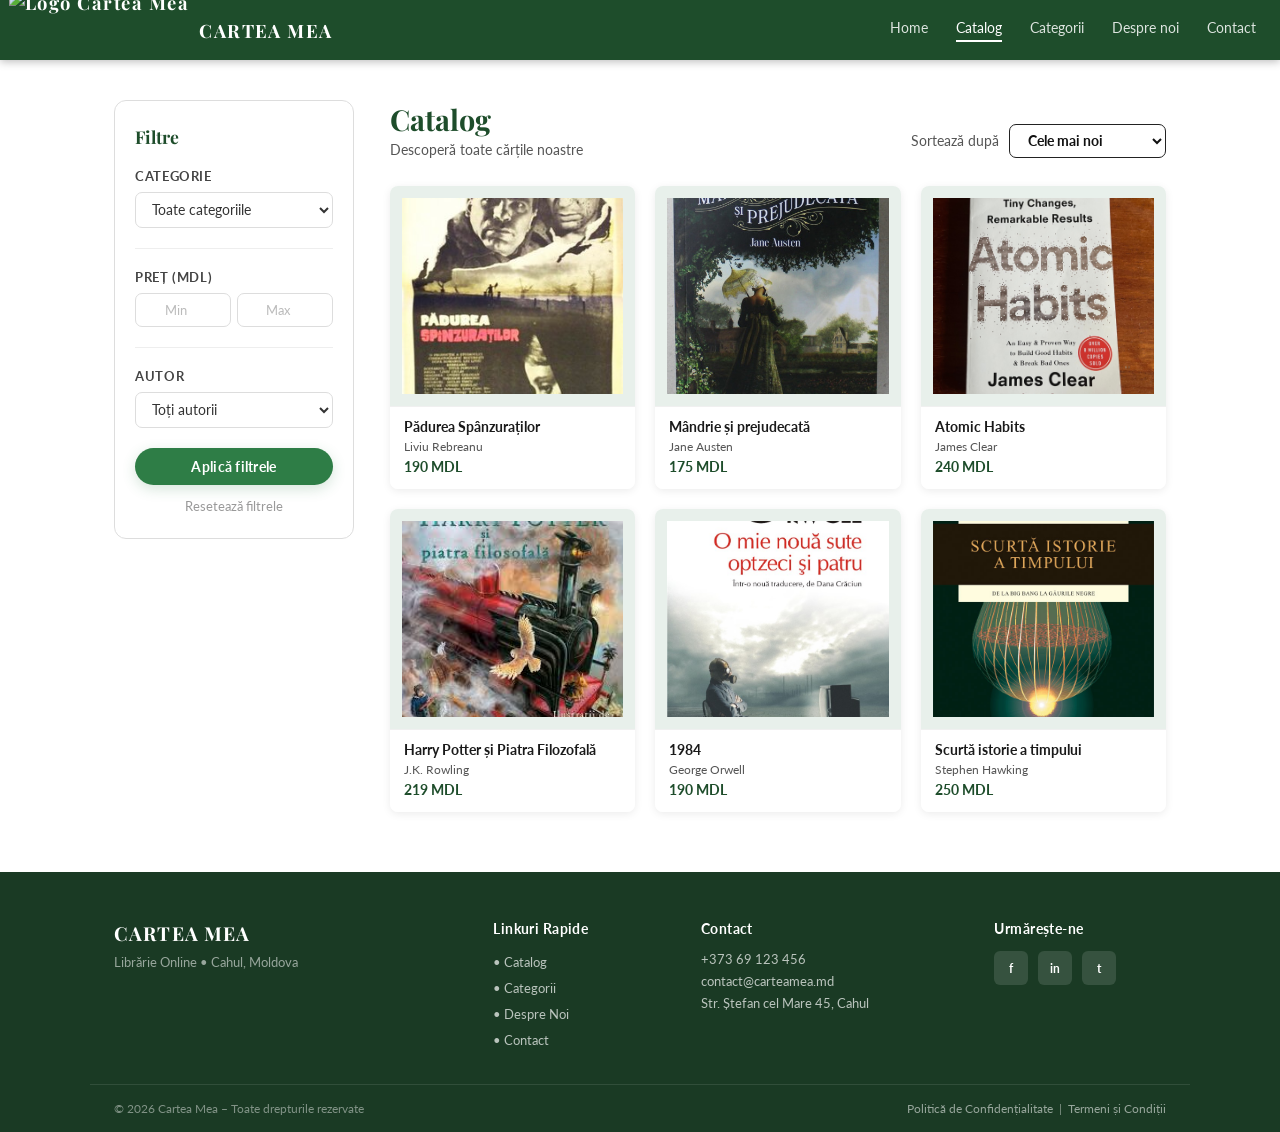
==== catalog.html @ 3dac37c3 "Add files via upload" ====
<!DOCTYPE html>
<html lang="ro">
<head>
  <meta charset="UTF-8" />
  <meta name="viewport" content="width=device-width, initial-scale=1.0" />
  <title>Cartea Mea – Catalog</title>
  <link rel="stylesheet" href="style.css" />
  <link href="https://fonts.googleapis.com/css2?family=Playfair+Display:wght@700&family=Lato:wght@400;700&display=swap" rel="stylesheet" />
  <style>
   
    .catalog-wrapper {
      max-width: 1100px;
      margin: 0 auto;
      padding: 40px 24px 60px;
      display: grid;
      grid-template-columns: 240px 1fr;
      gap: 36px;
      align-items: start;
    }

   
    .filters-sidebar {
      background: var(--white);
      border: 1.5px solid var(--gray-border);
      border-radius: 12px;
      padding: 24px 20px;
      position: sticky;
      top: 80px;
    }

    .filters-sidebar h3 {
      font-family: 'Playfair Display', serif;
      font-size: 1.1rem;
      color: var(--green-dark);
      margin-bottom: 20px;
      font-weight: 700;
    }

    .filter-group {
      margin-bottom: 20px;
    }

    .filter-group label {
      display: block;
      font-size: 0.8rem;
      font-weight: 700;
      color: #444;
      text-transform: uppercase;
      letter-spacing: 0.05em;
      margin-bottom: 8px;
    }

    .filter-select {
      width: 100%;
      border: 1.5px solid var(--gray-border);
      border-radius: 7px;
      padding: 8px 12px;
      font-size: 0.85rem;
      color: #333;
      font-family: 'Lato', sans-serif;
      background: #fff;
      cursor: pointer;
      outline: none;
      transition: border-color 0.2s;
    }

    .filter-select:focus {
      border-color: var(--green-mid);
    }

    .price-row {
      display: flex;
      gap: 6px;
      width: 100%;
    }

    .price-input {
      flex: 1;
      min-width: 0;
      width: 0;
      border: 1.5px solid var(--gray-border);
      border-radius: 7px;
      padding: 8px 6px;
      font-size: 0.83rem;
      color: #333;
      font-family: 'Lato', sans-serif;
      text-align: center;
      outline: none;
      transition: border-color 0.2s;
    }

    .price-input:focus {
      border-color: var(--green-mid);
    }

    .price-input::placeholder {
      color: #bbb;
    }

    .filter-divider {
      border: none;
      border-top: 1px solid #eee;
      margin: 4px 0 20px;
    }

    .btn-filter-apply {
      width: 100%;
      background: var(--green-btn);
      color: #fff;
      border: none;
      border-radius: 24px;
      padding: 10px 0;
      font-size: 0.88rem;
      font-weight: 700;
      font-family: 'Lato', sans-serif;
      cursor: pointer;
      letter-spacing: 0.02em;
      transition: background 0.2s, transform 0.15s;
      box-shadow: 0 4px 14px rgba(46,125,70,0.2);
      margin-bottom: 10px;
    }

    .btn-filter-apply:hover {
      background: var(--green-light);
      transform: translateY(-1px);
    }

    .btn-filter-reset {
      width: 100%;
      background: none;
      border: none;
      color: #999;
      font-size: 0.8rem;
      font-family: 'Lato', sans-serif;
      cursor: pointer;
      transition: color 0.2s;
    }

    .btn-filter-reset:hover {
      color: var(--green-mid);
    }

    
    .catalog-content {}

    .catalog-top {
      display: flex;
      align-items: flex-end;
      justify-content: space-between;
      margin-bottom: 28px;
    }

    .catalog-top h1 {
      font-family: 'Playfair Display', serif;
      font-size: 1.8rem;
      color: var(--green-dark);
      font-weight: 700;
      margin-bottom: 4px;
    }

    .catalog-top p {
      font-size: 0.85rem;
      color: var(--text-muted);
    }

    .sort-row {
      display: flex;
      align-items: center;
      gap: 10px;
    }

    .sort-row span {
      font-size: 0.85rem;
      color: #555;
    }

    .sort-select {
      border: 1.5px solid #222;
      border-radius: 7px;
      padding: 7px 14px;
      font-size: 0.85rem;
      font-weight: 700;
      font-family: 'Lato', sans-serif;
      background: #fff;
      cursor: pointer;
      color: #111;
      outline: none;
      transition: border-color 0.2s;
    }

    .sort-select:focus {
      border-color: var(--green-mid);
    }

    
    .catalog-books-grid {
      display: grid;
      grid-template-columns: repeat(3, 1fr);
      gap: 20px;
    }

    .catalog-books-grid .book-card img {
      height: 220px;
      object-fit: cover;
      background: #e8f0eb;
    }

    
    .book-placeholder {
      height: 220px;
      background: linear-gradient(135deg, #d4e8da 0%, #b8d4c0 100%);
      display: flex;
      flex-direction: column;
      align-items: center;
      justify-content: center;
      gap: 8px;
      color: var(--green-mid);
    }

    .book-placeholder .ph-icon {
      font-size: 2.8rem;
      opacity: 0.6;
    }

    .book-placeholder .ph-text {
      font-size: 0.78rem;
      font-weight: 700;
      opacity: 0.55;
      text-align: center;
      padding: 0 12px;
    }

    .book-price {
      font-size: 0.88rem;
      font-weight: 700;
      color: var(--green-dark);
      margin-top: 4px;
    }

    
    @media (max-width: 900px) {
      .catalog-wrapper {
        grid-template-columns: 1fr;
      }
      .filters-sidebar {
        position: static;
      }
      .catalog-books-grid {
        grid-template-columns: repeat(2, 1fr);
      }
    }

    @media (max-width: 600px) {
      .catalog-books-grid {
        grid-template-columns: repeat(2, 1fr);
        gap: 12px;
      }
      .catalog-top {
        flex-direction: column;
        align-items: flex-start;
        gap: 12px;
      }
    }
  </style>
</head>
<body>

  
  <header class="navbar">
    <div class="nav-inner">
      <div class="logo">
        <img src="logo1.png" alt="Logo Cartea Mea" />
        <span>CARTEA MEA</span>
      </div>
      <nav>
        <a href="index.html">Home</a>
        <a href="catalog.html" class="active">Catalog</a>
        <a href="categorii.html">Categorii</a>
        <a href="despre-noi.html">Despre noi</a>
        <a href="contact.html">Contact</a>
      </nav>
    </div>
  </header>

  <div class="catalog-wrapper">

    
    <aside class="filters-sidebar">
      <h3>Filtre</h3>

      <div class="filter-group">
        <label>Categorie</label>
        <select class="filter-select">
          <option value="">Toate categoriile</option>
          <option>Ficțiune</option>
          <option>Non-Ficțiune</option>
          <option>Dezvoltare Personală</option>
          <option>SF &amp; Fantasy</option>
          <option>Copii</option>
          <option>Romance</option>
          <option>Business</option>
          <option>Istorie</option>
        </select>
      </div>

      <hr class="filter-divider" />

      <div class="filter-group">
        <label>Preț (MDL)</label>
        <div class="price-row">
          <input type="number" class="price-input" placeholder="Min" min="0" />
          <input type="number" class="price-input" placeholder="Max" min="0" />
        </div>
      </div>

      <hr class="filter-divider" />

      <div class="filter-group">
        <label>Autor</label>
        <select class="filter-select">
          <option value="">Toți autorii</option>
          <option>Marin Preda</option>
          <option>Liviu Rebreanu</option>
          <option>Jane Austen</option>
          <option>James Clear</option>
          <option>George Orwell</option>
          <option>J.K. Rowling</option>
          <option>Stephen Hawking</option>
          <option>Daniel Goleman</option>
          <option>Grant Cardone</option>
        </select>
      </div>

      <button class="btn-filter-apply">Aplică filtrele</button>
      <button class="btn-filter-reset">Resetează filtrele</button>
    </aside>

    
    <div class="catalog-content">
      <div class="catalog-top">
        <div>
          <h1>Catalog</h1>
          <p>Descoperă toate cărțile noastre</p>
        </div>
        <div class="sort-row">
          <span>Sortează după</span>
          <select class="sort-select">
            <option>Cele mai noi</option>
            <option>Preț crescător</option>
            <option>Preț descrescător</option>
            <option>Alfabetic</option>
          </select>
        </div>
      </div>

      <div class="catalog-books-grid">

        <div class="book-card">
          <img src="Imagini/Pădurea_spânzuraților.jpg" alt="Pădurea Spânzuraților"
               onerror="this.parentNode.replaceChild((function(){var d=document.createElement('div');d.className='book-placeholder';d.innerHTML='<span class=\'ph-icon\'>📗</span><span class=\'ph-text\'>Pădurea Spânzuraților</span>';return d;}()),this);" />
          <div class="book-info">
            <p class="book-title">Pădurea Spânzuraților</p>
            <p class="book-author">Liviu Rebreanu</p>
            <p class="book-price">190 MDL</p>
          </div>
        </div>

        <div class="book-card">
          <img src="Imagini/mandrie-si-prejudecata-de-jane-austen-2023-p337038-0.jfif" alt="Mândrie și prejudecată"
               onerror="this.parentNode.replaceChild((function(){var d=document.createElement('div');d.className='book-placeholder';d.innerHTML='<span class=\'ph-icon\'>📘</span><span class=\'ph-text\'>Mândrie și prejudecată</span>';return d;}()),this);" />
          <div class="book-info">
            <p class="book-title">Mândrie și prejudecată</p>
            <p class="book-author">Jane Austen</p>
            <p class="book-price">175 MDL</p>
          </div>
        </div>

        <div class="book-card">
          <img src="Imagini/image_67203329.jpg" alt="Atomic Habits"
               onerror="this.parentNode.replaceChild((function(){var d=document.createElement('div');d.className='book-placeholder';d.innerHTML='<span class=\'ph-icon\'>📙</span><span class=\'ph-text\'>Atomic Habits</span>';return d;}()),this);" />
          <div class="book-info">
            <p class="book-title">Atomic Habits</p>
            <p class="book-author">James Clear</p>
            <p class="book-price">240 MDL</p>
          </div>
        </div>

        <div class="book-card">
          <img src="Imagini/images12.jfif" alt="Harry Potter și Piatra Filozofală"
               onerror="this.parentNode.replaceChild((function(){var d=document.createElement('div');d.className='book-placeholder';d.innerHTML='<span class=\'ph-icon\'>📕</span><span class=\'ph-text\'>Harry Potter și Piatra Filozofală</span>';return d;}()),this);" />
          <div class="book-info">
            <p class="book-title">Harry Potter și Piatra Filozofală</p>
            <p class="book-author">J.K. Rowling</p>
            <p class="book-price">219 MDL</p>
          </div>
        </div>

        <div class="book-card">
          <img src="Imagini/51681-0.jpeg" alt="1984"
               onerror="this.parentNode.replaceChild((function(){var d=document.createElement('div');d.className='book-placeholder';d.innerHTML='<span class=\'ph-icon\'>📗</span><span class=\'ph-text\'>1984</span>';return d;}()),this);" />
          <div class="book-info">
            <p class="book-title">1984</p>
            <p class="book-author">George Orwell</p>
            <p class="book-price">190 MDL</p>
          </div>
        </div>

        <div class="book-card">
          <img src="Imagini/978-973-50-4546-7.jpg" alt="Scurtă istorie a timpului"
               onerror="this.parentNode.replaceChild((function(){var d=document.createElement('div');d.className='book-placeholder';d.innerHTML='<span class=\'ph-icon\'>📘</span><span class=\'ph-text\'>Scurtă istorie a timpului</span>';return d;}()),this);" />
          <div class="book-info">
            <p class="book-title">Scurtă istorie a timpului</p>
            <p class="book-author">Stephen Hawking</p>
            <p class="book-price">250 MDL</p>
          </div>
        </div>

      </div>
    </div>
  </div>

  
  <footer class="footer">
    <div class="footer-inner">
      <div class="footer-brand">
        <div class="footer-logo">CARTEA MEA</div>
        <p>Librărie Online • Cahul, Moldova</p>
      </div>
      <div class="footer-links">
        <h4>Linkuri Rapide</h4>
        <ul>
          <li><a href="catalog.html">• Catalog</a></li>
          <li><a href="categorii.html">• Categorii</a></li>
          <li><a href="despre-noi.html">• Despre Noi</a></li>
          <li><a href="contact.html">• Contact</a></li>
        </ul>
      </div>
      <div class="footer-contact">
        <h4>Contact</h4>
        <p>+373 69 123 456</p>
        <p>contact@carteamea.md</p>
        <p>Str. Ștefan cel Mare 45, Cahul</p>
      </div>
      <div class="footer-social">
        <h4>Urmărește-ne</h4>
        <div class="social-icons">
          <a href="#" class="social-icon">f</a>
          <a href="#" class="social-icon">in</a>
          <a href="#" class="social-icon">t</a>
        </div>
      </div>
    </div>
    <div class="footer-bottom">
      <span>© 2026 Cartea Mea – Toate drepturile rezervate</span>
      <span>
        <a href="#">Politică de Confidențialitate</a> &nbsp;|&nbsp;
        <a href="#">Termeni și Condiții</a>
      </span>
    </div>
  </footer>

</body>
</html>
---- style.css ----
*, *::before, *::after {
  box-sizing: border-box;
  margin: 0;
  padding: 0;
}

:root {
  --green-dark:   #1e4d2b;
  --green-mid:    #2d6a3f;
  --green-light:  #4a8c5c;
  --green-btn:    #2e7d46;
  --white:        #ffffff;
  --gray-light:   #f5f5f5;
  --gray-border:  #ddd;
  --text-dark:    #1a1a1a;
  --text-muted:   #555;
  --footer-bg:    #1a3a24;
}

html { scroll-behavior: smooth; }

body {
  font-family: 'Lato', sans-serif;
  color: var(--text-dark);
  background: var(--white);
}

a { text-decoration: none; color: inherit; }
img { display: block; max-width: 100%; }

.navbar {
  background: var(--green-dark);
  position: sticky;
  top: 0;
  z-index: 100;
  box-shadow: 0 2px 8px rgba(0,0,0,0.25);
}

.nav-inner {
  max-width: 2000px; /* Resetat la valoarea inițială optimă pentru alinierea cu restul site-ului */
  margin: 0 auto;
  padding: 0 24px;
  height: 60px;
  display: flex;
  align-items: center;
  justify-content: space-between;
}

.logo {
  display: flex;
  align-items: center;
  gap: 10px;
  font-family: 'Playfair Display', serif;
  font-size: 1.15rem;
  color: var(--white);
  letter-spacing: 0.08em;
  font-weight: 700;
}

.logo img {
  height: 80px;
  width: auto;
  display: block;
  margin-left: -15px; /* Împinge fin imaginea spre marginea stângă dacă are spații goale */
}

nav {
  display: flex;
  gap: 28px;
}

nav a {
  color: rgba(255,255,255,0.85);
  font-size: 0.9rem;
  font-weight: 400;
  transition: color 0.2s;
  padding-bottom: 4px;
}

nav a:hover,
nav a.active {
  color: var(--white);
  border-bottom: 2px solid var(--white);
}

.hero {
  position: relative;
  width: 100%;
  min-height: 480px;
  display: flex;
  align-items: center;
  overflow: hidden;
  background: #585f57;
}

.hero::after {
  content: '';
  position: absolute;
  inset: 0;
  background: linear-gradient(to right, rgba(111, 119, 114, 0.85) 0%, rgba(20,50,30,0.55) 55%, rgba(20,50,30,0.2) 100%);
  z-index: 2;
}

.hero-bg-image {
  position: absolute;
  top: 0; left: 0;
  width: 100%; height: 100%;
  object-fit: cover;
  object-position: right center;
  z-index: 1;
}

.about-image {
  max-width: 400px; 
  width: 100%;
  height: auto;
  border-radius: 10px; 
  object-fit: cover;
}

.hero-content {
  position: relative;
  z-index: 3;
  max-width: 500px;
  padding: 48px 24px 48px 80px;
}

.hero-content h1 {
  font-family: 'Playfair Display', serif;
  font-size: 3rem;
  color: var(--green-dark);
  line-height: 1.15;
  margin-bottom: 16px;
  text-shadow: 0 2px 8px rgba(0,0,0,0.35);
}

.hero-content p {
  font-size: 1rem;
  color: rgba(255,255,255,0.92);
  max-width: 380px;
  line-height: 1.6;
  margin-bottom: 28px;
  text-shadow: 0 1px 4px rgba(0,0,0,0.3);
}

.btn-primary {
  display: inline-block;
  background: var(--green-btn);
  color: var(--white);
  padding: 12px 28px;
  border-radius: 24px;
  font-size: 0.9rem;
  font-weight: 700;
  letter-spacing: 0.02em;
  transition: background 0.2s, transform 0.15s;
  box-shadow: 0 4px 14px rgba(46,125,70,0.3);
  border: none;
  cursor: pointer;
}

.btn-primary:hover {
  background: var(--green-light);
  transform: translateY(-2px);
}

.container {
  max-width: 1100px;
  margin: 0 auto;
  padding: 0 24px;
}

.section-categories {
  background: var(--white);
  padding: 48px 0 36px;
}

.section-categories h2,
.section-bestsellers h2 {
  font-family: 'Playfair Display', serif;
  font-size: 1.5rem;
  color: var(--text-dark);
  margin-bottom: 24px;
}

.categories-grid {
  display: grid;
  grid-template-columns: repeat(4, 1fr);
  gap: 16px;
}

.category-card {
  border: 2px solid var(--gray-border);
  border-radius: 10px;
  padding: 28px 16px 20px;
  display: flex;
  flex-direction: column;
  align-items: center;
  gap: 12px;
  cursor: pointer;
  transition: border-color 0.2s, box-shadow 0.2s, transform 0.15s;
  background: var(--white);
}

.category-card:hover {
  border-color: var(--green-mid);
  box-shadow: 0 4px 16px rgba(46,106,63,0.12);
  transform: translateY(-3px);
}

.cat-icon {
  width: 54px;
  height: 54px;
  background: #e8f5ec;
  border-radius: 50%;
  display: flex;
  align-items: center;
  justify-content: center;
  font-size: 1.5rem;
  color: var(--green-mid);
}

.category-card span {
  font-size: 0.95rem;
  font-weight: 700;
  color: var(--green-mid);
  text-align: center;
}

.section-bestsellers {
  background: var(--gray-light);
  padding: 36px 0 52px;
}

.books-grid {
  display: grid;
  grid-template-columns: repeat(4, 1fr);
  gap: 20px;
}

.book-card {
  background: var(--white);
  border-radius: 8px;
  overflow: hidden;
  box-shadow: 0 2px 8px rgba(0,0,0,0.08);
  transition: transform 0.2s, box-shadow 0.2s;
  cursor: pointer;
  display: flex;
  flex-direction: column;
}

.book-card:hover {
  transform: translateY(-4px);
  box-shadow: 0 8px 24px rgba(0,0,0,0.13);
}

.book-card img {
  width: 100%;
  height: 250px;
  object-fit: contain;
  background-color: #fcfcfc;
  padding: 12px;
  display: block;
}

.book-info {
  padding: 12px 14px 14px;
  background: var(--white);
  border-top: 1px solid #f0f0f0;
}

.book-title {
  font-size: 0.85rem;
  font-weight: 700;
  color: var(--text-dark);
  margin-bottom: 4px;
}

.book-author {
  font-size: 0.78rem;
  color: var(--text-muted);
}

.footer {
  background: var(--footer-bg);
  color: rgba(255,255,255,0.85);
}

.footer-inner {
  max-width: 1100px;
  margin: 0 auto;
  padding: 48px 24px 36px;
  display: grid;
  grid-template-columns: 2fr 1fr 1.5fr 1fr;
  gap: 36px;
}

.footer-logo {
  font-family: 'Playfair Display', serif;
  font-size: 1.2rem;
  color: var(--white);
  font-weight: 700;
  margin-bottom: 8px;
  letter-spacing: 0.06em;
}

.footer-brand p {
  font-size: 0.8rem;
  color: rgba(255,255,255,0.55);
  margin-top: 4px;
}

.footer h4 {
  font-size: 0.9rem;
  font-weight: 700;
  color: var(--white);
  margin-bottom: 14px;
  letter-spacing: 0.03em;
}

.footer-links ul {
  list-style: none;
  display: flex;
  flex-direction: column;
  gap: 7px;
}

.footer-links a,
.footer-contact p {
  font-size: 0.82rem;
  color: rgba(255,255,255,0.7);
  transition: color 0.2s;
}

.footer-links a:hover { color: var(--white); }
.footer-contact p { margin-bottom: 6px; }

.social-icons {
  display: flex;
  gap: 10px;
  margin-top: 4px;
}

.social-icon {
  width: 34px;
  height: 34px;
  border-radius: 6px;
  background: rgba(255,255,255,0.12);
  display: flex;
  align-items: center;
  justify-content: center;
  font-size: 0.75rem;
  font-weight: 700;
  color: var(--white);
  transition: background 0.2s;
}

.social-icon:hover { background: var(--green-light); }

.footer-bottom {
  border-top: 1px solid rgba(255,255,255,0.1);
  max-width: 1100px;
  margin: 0 auto;
  padding: 16px 24px;
  display: flex;
  justify-content: space-between;
  align-items: center;
  font-size: 0.75rem;
  color: rgba(255,255,255,0.45);
}

.footer-bottom a {
  color: rgba(255,255,255,0.55);
  transition: color 0.2s;
}

.footer-bottom a:hover { color: var(--white); }

@media (max-width: 900px) {
  .hero { flex-direction: column; }
  .hero-content { padding: 36px 24px; text-align: center; }
  .hero-content p { margin: 0 auto 24px; }

  .categories-grid,
  .books-grid { grid-template-columns: repeat(2, 1fr); }

  .footer-inner { grid-template-columns: 1fr 1fr; gap: 28px; }
  
  /* Adaptare coloane contact pentru tablete/telefoane */
  .contact-container {
    grid-template-columns: 1fr !important;
    gap: 32px;
  }
}

@media (max-width: 600px) {
  .nav-inner { flex-direction: column; height: auto; padding: 12px 16px; gap: 10px; }
  nav { gap: 14px; flex-wrap: wrap; justify-content: center; }

  .hero-content h1 { font-size: 1.9rem; }

  .categories-grid,
  .books-grid { grid-template-columns: 1fr 1fr; gap: 12px; }

  .footer-inner { grid-template-columns: 1fr; }
  .footer-bottom { flex-direction: column; gap: 8px; text-align: center; }
}

/* ==========================================
   NOU: STRUCTURA ȘI REPARARE PAGINĂ CONTACT
   ========================================== */

/* Containerul principal care pune stânga/dreapta lista și formularul */
.contact-container {
  display: grid;
  grid-template-columns: 1fr 1.2fr; 
  gap: 60px;                        
  max-width: 1100px;                
  margin: 60px auto;                
  padding: 0 24px;
  align-items: start;
}

/* Formularul din dreapta, acum încadrat curat */
.contact-form {
  background: var(--white);
  border: 1px solid var(--gray-border);
  border-radius: 12px;
  padding: 32px;
  box-shadow: 0 4px 20px rgba(0,0,0,0.05);
}

/* Stilurile individuale pentru elementele de contact */
.contact-item {
  display: flex;
  align-items: flex-start;
  gap: 16px;
  margin-bottom: 28px;
}

.contact-item-icon {
  width: 44px;
  height: 44px;
  background-color: #e8f5ec; 
  border-radius: 50%;
  display: flex;
  align-items: center;
  justify-content: center;
  flex-shrink: 0; 
}

.contact-item-icon svg {
  width: 20px;
  height: 20px;
  color: var(--green-mid); 
}

.contact-item-body h3 {
  font-size: 1rem;
  font-weight: 700;
  color: var(--text-dark);
  margin-bottom: 4px;
  margin-top: 0;
}

.contact-item-body p {
  font-size: 0.9rem;
  color: var(--text-muted);
  line-height: 1.6;
  margin: 0;
}
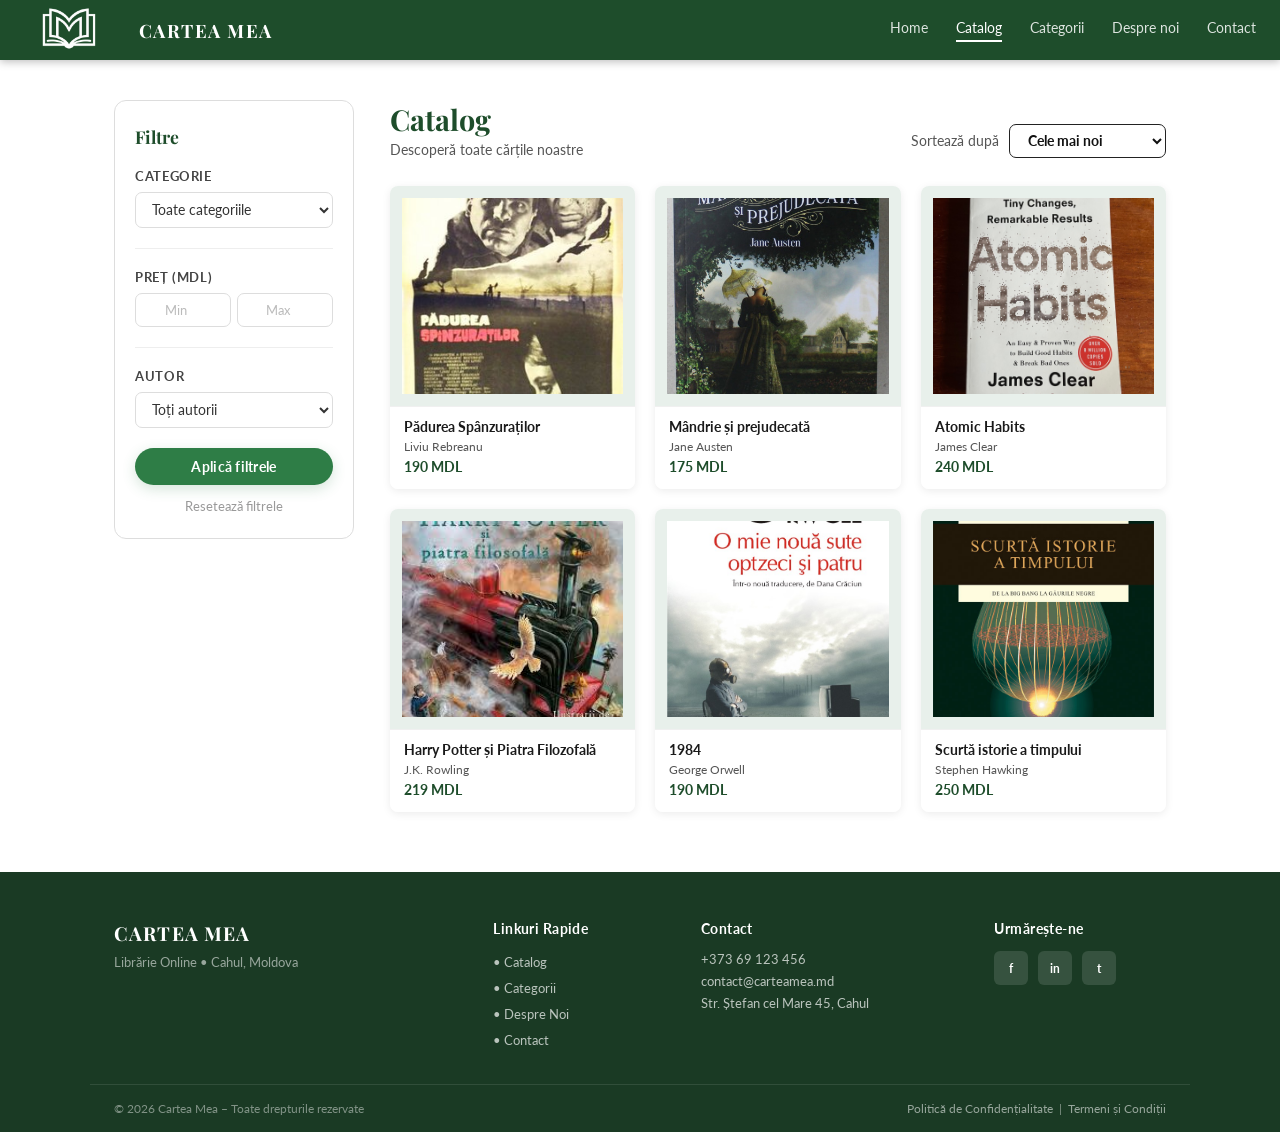
==== commit acea552c: "Update catalog.html" ====
--- a/catalog.html
+++ b/catalog.html
@@ -269,7 +269,7 @@
   <header class="navbar">
     <div class="nav-inner">
       <div class="logo">
-        <img src="logo1.png" alt="Logo Cartea Mea" />
+        <img src="imagini/logo1.png" alt="Logo Cartea Mea" />
         <span>CARTEA MEA</span>
       </div>
       <nav>
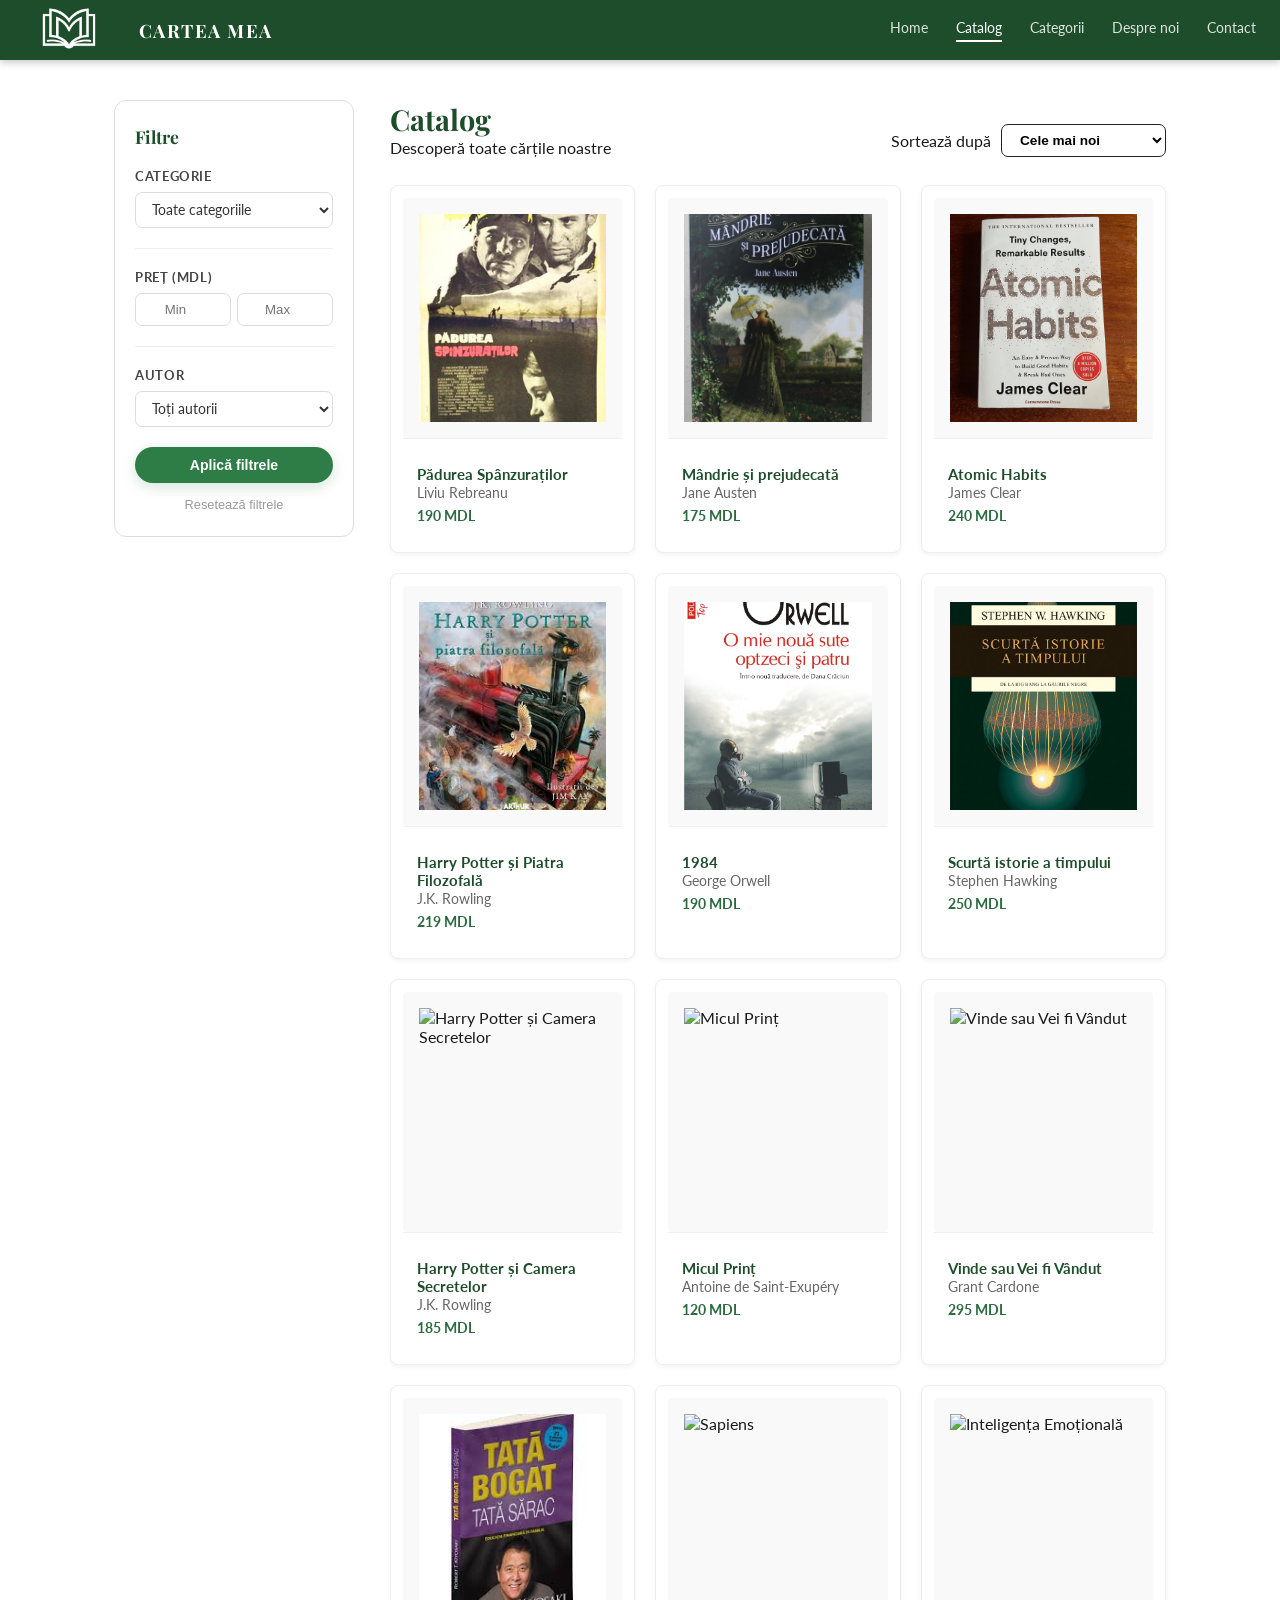
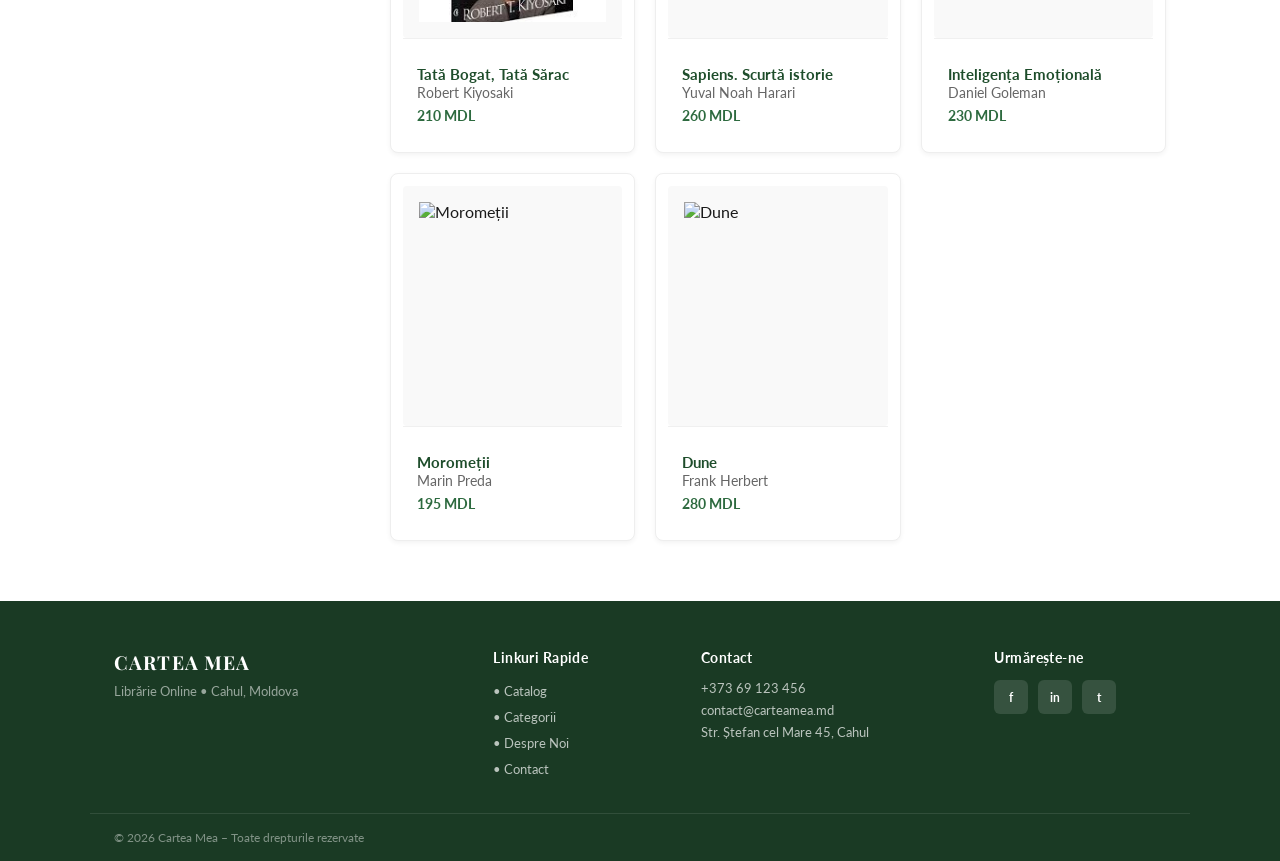
==== commit dd4e4478: "Add files via upload" ====
--- a/catalog.html
+++ b/catalog.html
@@ -5,9 +5,8 @@
   <meta name="viewport" content="width=device-width, initial-scale=1.0" />
   <title>Cartea Mea – Catalog</title>
   <link rel="stylesheet" href="style.css" />
-  <link href="https://fonts.googleapis.com/css2?family=Playfair+Display:wght@700&family=Lato:wght@400;700&display=swap" rel="stylesheet" />
+  <link href="https://fonts.googleapis.com/css2?family=Playfair+Display:wght=700&family=Lato:wght=400;700&display=swap" rel="stylesheet" />
   <style>
-   
     .catalog-wrapper {
       max-width: 1100px;
       margin: 0 auto;
@@ -18,10 +17,9 @@
       align-items: start;
     }
 
-   
     .filters-sidebar {
-      background: var(--white);
-      border: 1.5px solid var(--gray-border);
+      background: var(--white, #fff);
+      border: 1.5px solid var(--gray-border, #ddd);
       border-radius: 12px;
       padding: 24px 20px;
       position: sticky;
@@ -31,7 +29,7 @@
     .filters-sidebar h3 {
       font-family: 'Playfair Display', serif;
       font-size: 1.1rem;
-      color: var(--green-dark);
+      color: var(--green-dark, #1e4d2b);
       margin-bottom: 20px;
       font-weight: 700;
     }
@@ -52,7 +50,7 @@
 
     .filter-select {
       width: 100%;
-      border: 1.5px solid var(--gray-border);
+      border: 1.5px solid var(--gray-border, #ddd);
       border-radius: 7px;
       padding: 8px 12px;
       font-size: 0.85rem;
@@ -61,11 +59,6 @@
       background: #fff;
       cursor: pointer;
       outline: none;
-      transition: border-color 0.2s;
-    }
-
-    .filter-select:focus {
-      border-color: var(--green-mid);
     }
 
     .price-row {
@@ -78,23 +71,13 @@
       flex: 1;
       min-width: 0;
       width: 0;
-      border: 1.5px solid var(--gray-border);
+      border: 1.5px solid var(--gray-border, #ddd);
       border-radius: 7px;
       padding: 8px 6px;
       font-size: 0.83rem;
       color: #333;
-      font-family: 'Lato', sans-serif;
       text-align: center;
       outline: none;
-      transition: border-color 0.2s;
-    }
-
-    .price-input:focus {
-      border-color: var(--green-mid);
-    }
-
-    .price-input::placeholder {
-      color: #bbb;
     }
 
     .filter-divider {
@@ -105,24 +88,16 @@
 
     .btn-filter-apply {
       width: 100%;
-      background: var(--green-btn);
+      background: var(--green-btn, #2e7d46);
       color: #fff;
       border: none;
       border-radius: 24px;
       padding: 10px 0;
       font-size: 0.88rem;
       font-weight: 700;
-      font-family: 'Lato', sans-serif;
       cursor: pointer;
-      letter-spacing: 0.02em;
-      transition: background 0.2s, transform 0.15s;
+      margin-bottom: 10px;
       box-shadow: 0 4px 14px rgba(46,125,70,0.2);
-      margin-bottom: 10px;
-    }
-
-    .btn-filter-apply:hover {
-      background: var(--green-light);
-      transform: translateY(-1px);
     }
 
     .btn-filter-reset {
@@ -131,17 +106,12 @@
       border: none;
       color: #999;
       font-size: 0.8rem;
-      font-family: 'Lato', sans-serif;
       cursor: pointer;
-      transition: color 0.2s;
     }
 
     .btn-filter-reset:hover {
-      color: var(--green-mid);
-    }
-
-    
-    .catalog-content {}
+      color: var(--green-mid, #2d6a3f);
+    }
 
     .catalog-top {
       display: flex;
@@ -153,25 +123,14 @@
     .catalog-top h1 {
       font-family: 'Playfair Display', serif;
       font-size: 1.8rem;
-      color: var(--green-dark);
-      font-weight: 700;
-      margin-bottom: 4px;
-    }
-
-    .catalog-top p {
-      font-size: 0.85rem;
-      color: var(--text-muted);
+      color: var(--green-dark, #1e4d2b);
+      font-weight: 700;
     }
 
     .sort-row {
       display: flex;
       align-items: center;
       gap: 10px;
-    }
-
-    .sort-row span {
-      font-size: 0.85rem;
-      color: #555;
     }
 
     .sort-select {
@@ -180,96 +139,64 @@
       padding: 7px 14px;
       font-size: 0.85rem;
       font-weight: 700;
-      font-family: 'Lato', sans-serif;
       background: #fff;
       cursor: pointer;
-      color: #111;
-      outline: none;
-      transition: border-color 0.2s;
-    }
-
-    .sort-select:focus {
-      border-color: var(--green-mid);
-    }
-
-    
+    }
+
     .catalog-books-grid {
       display: grid;
       grid-template-columns: repeat(3, 1fr);
       gap: 20px;
     }
 
+    .book-card {
+      background: #fff;
+      border: 1px solid #eee;
+      border-radius: 8px;
+      padding: 12px;
+      box-shadow: 0 2px 5px rgba(0,0,0,0.05);
+    }
+
     .catalog-books-grid .book-card img {
-      height: 220px;
+      height: 240px;
+      width: 100%;
       object-fit: cover;
-      background: #e8f0eb;
-    }
-
-    
-    .book-placeholder {
-      height: 220px;
-      background: linear-gradient(135deg, #d4e8da 0%, #b8d4c0 100%);
-      display: flex;
-      flex-direction: column;
-      align-items: center;
-      justify-content: center;
-      gap: 8px;
-      color: var(--green-mid);
-    }
-
-    .book-placeholder .ph-icon {
-      font-size: 2.8rem;
-      opacity: 0.6;
-    }
-
-    .book-placeholder .ph-text {
-      font-size: 0.78rem;
-      font-weight: 700;
-      opacity: 0.55;
-      text-align: center;
-      padding: 0 12px;
+      border-radius: 4px;
+      background: #f9f9f9;
+    }
+
+    .book-title {
+      font-weight: 700;
+      margin: 10px 0 2px 0;
+      color: var(--green-dark, #1e4d2b);
+      font-size: 0.95rem;
+    }
+
+    .book-author {
+      font-size: 0.85rem;
+      color: #666;
+      margin-bottom: 6px;
     }
 
     .book-price {
-      font-size: 0.88rem;
-      font-weight: 700;
-      color: var(--green-dark);
-      margin-top: 4px;
-    }
-
-    
+      font-size: 0.9rem;
+      font-weight: 700;
+      color: var(--green-mid, #2d6a3f);
+    }
+
     @media (max-width: 900px) {
-      .catalog-wrapper {
-        grid-template-columns: 1fr;
-      }
-      .filters-sidebar {
-        position: static;
-      }
-      .catalog-books-grid {
-        grid-template-columns: repeat(2, 1fr);
-      }
-    }
-
-    @media (max-width: 600px) {
-      .catalog-books-grid {
-        grid-template-columns: repeat(2, 1fr);
-        gap: 12px;
-      }
-      .catalog-top {
-        flex-direction: column;
-        align-items: flex-start;
-        gap: 12px;
-      }
+      .catalog-wrapper { grid-template-columns: 1fr; }
+      .filters-sidebar { position: static; }
+      .catalog-books-grid { grid-template-columns: repeat(2, 1fr); }
     }
   </style>
 </head>
 <body>
 
-  
   <header class="navbar">
     <div class="nav-inner">
       <div class="logo">
-        <img src="imagini/logo1.png" alt="Logo Cartea Mea" />
+        <img src="Imagini/logo1.png" alt="Logo Cartea Mea" onerror="this.style.display='none';" />
         <span>CARTEA MEA</span>
       </div>
       <nav>
@@ -284,22 +211,21 @@
 
   <div class="catalog-wrapper">
 
-    
     <aside class="filters-sidebar">
       <h3>Filtre</h3>
 
       <div class="filter-group">
         <label>Categorie</label>
-        <select class="filter-select">
+        <select id="filter-category" class="filter-select">
           <option value="">Toate categoriile</option>
-          <option>Ficțiune</option>
-          <option>Non-Ficțiune</option>
-          <option>Dezvoltare Personală</option>
-          <option>SF &amp; Fantasy</option>
-          <option>Copii</option>
-          <option>Romance</option>
-          <option>Business</option>
-          <option>Istorie</option>
+          <option value="Ficțiune">Ficțiune</option>
+          <option value="Non-Ficțiune">Non-Ficțiune</option>
+          <option value="Dezvoltare Personală">Dezvoltare Personală</option>
+          <option value="SF &amp; Fantasy">SF &amp; Fantasy</option>
+          <option value="Pentru Copii">Pentru Copii</option>
+          <option value="Romance">Romance</option>
+          <option value="Business">Business</option>
+          <option value="Istorie">Istorie</option>
         </select>
       </div>
 
@@ -308,8 +234,8 @@
       <div class="filter-group">
         <label>Preț (MDL)</label>
         <div class="price-row">
-          <input type="number" class="price-input" placeholder="Min" min="0" />
-          <input type="number" class="price-input" placeholder="Max" min="0" />
+          <input type="number" id="price-min" class="price-input" placeholder="Min" min="0" />
+          <input type="number" id="price-max" class="price-input" placeholder="Max" min="0" />
         </div>
       </div>
 
@@ -317,47 +243,49 @@
 
       <div class="filter-group">
         <label>Autor</label>
-        <select class="filter-select">
+        <select id="filter-author" class="filter-select">
           <option value="">Toți autorii</option>
-          <option>Marin Preda</option>
-          <option>Liviu Rebreanu</option>
-          <option>Jane Austen</option>
-          <option>James Clear</option>
-          <option>George Orwell</option>
-          <option>J.K. Rowling</option>
-          <option>Stephen Hawking</option>
-          <option>Daniel Goleman</option>
-          <option>Grant Cardone</option>
+          <option value="Marin Preda">Marin Preda</option>
+          <option value="Liviu Rebreanu">Liviu Rebreanu</option>
+          <option value="Jane Austen">Jane Austen</option>
+          <option value="James Clear">James Clear</option>
+          <option value="George Orwell">George Orwell</option>
+          <option value="J.K. Rowling">J.K. Rowling</option>
+          <option value="Stephen Hawking">Stephen Hawking</option>
+          <option value="Daniel Goleman">Daniel Goleman</option>
+          <option value="Grant Cardone">Grant Cardone</option>
+          <option value="Antoine de Saint-Exupéry">Antoine de Saint-Exupéry</option>
+          <option value="Robert Kiyosaki">Robert Kiyosaki</option>
+          <option value="Yuval Noah Harari">Yuval Noah Harari</option>
+          <option value="Frank Herbert">Frank Herbert</option>
         </select>
       </div>
 
-      <button class="btn-filter-apply">Aplică filtrele</button>
-      <button class="btn-filter-reset">Resetează filtrele</button>
+      <button class="btn-filter-apply" id="btn-apply">Aplică filtrele</button>
+      <button class="btn-filter-reset" id="btn-reset">Resetează filtrele</button>
     </aside>
 
-    
     <div class="catalog-content">
       <div class="catalog-top">
         <div>
           <h1>Catalog</h1>
-          <p>Descoperă toate cărțile noastre</p>
+          <p>Descoperă toate cărțile noastre </p>
         </div>
         <div class="sort-row">
           <span>Sortează după</span>
-          <select class="sort-select">
-            <option>Cele mai noi</option>
-            <option>Preț crescător</option>
-            <option>Preț descrescător</option>
-            <option>Alfabetic</option>
+          <select id="sort-select" class="sort-select">
+            <option value="newest">Cele mai noi</option>
+            <option value="price-asc">Preț crescător</option>
+            <option value="price-desc">Preț descrescător</option>
+            <option value="alpha">Alfabetic</option>
           </select>
         </div>
       </div>
 
-      <div class="catalog-books-grid">
-
-        <div class="book-card">
-          <img src="Imagini/Pădurea_spânzuraților.jpg" alt="Pădurea Spânzuraților"
-               onerror="this.parentNode.replaceChild((function(){var d=document.createElement('div');d.className='book-placeholder';d.innerHTML='<span class=\'ph-icon\'>📗</span><span class=\'ph-text\'>Pădurea Spânzuraților</span>';return d;}()),this);" />
+      <div class="catalog-books-grid" id="books-grid">
+
+        <div class="book-card" data-category="Ficțiune" data-author="Liviu Rebreanu" data-price="190" data-id="1">
+          <img src="Imagini/Pădurea_spânzuraților.jpg" alt="Pădurea Spânzuraților" />
           <div class="book-info">
             <p class="book-title">Pădurea Spânzuraților</p>
             <p class="book-author">Liviu Rebreanu</p>
@@ -365,9 +293,8 @@
           </div>
         </div>
 
-        <div class="book-card">
-          <img src="Imagini/mandrie-si-prejudecata-de-jane-austen-2023-p337038-0.jfif" alt="Mândrie și prejudecată"
-               onerror="this.parentNode.replaceChild((function(){var d=document.createElement('div');d.className='book-placeholder';d.innerHTML='<span class=\'ph-icon\'>📘</span><span class=\'ph-text\'>Mândrie și prejudecată</span>';return d;}()),this);" />
+        <div class="book-card" data-category="Romance" data-author="Jane Austen" data-price="175" data-id="2">
+          <img src="Imagini/mandrie-si-prejudecata-de-jane-austen-2023-p337038-0.jfif" alt="Mândrie și prejudecată" />
           <div class="book-info">
             <p class="book-title">Mândrie și prejudecată</p>
             <p class="book-author">Jane Austen</p>
@@ -375,9 +302,8 @@
           </div>
         </div>
 
-        <div class="book-card">
-          <img src="Imagini/image_67203329.jpg" alt="Atomic Habits"
-               onerror="this.parentNode.replaceChild((function(){var d=document.createElement('div');d.className='book-placeholder';d.innerHTML='<span class=\'ph-icon\'>📙</span><span class=\'ph-text\'>Atomic Habits</span>';return d;}()),this);" />
+        <div class="book-card" data-category="Dezvoltare Personală" data-author="James Clear" data-price="240" data-id="3">
+          <img src="Imagini/image_67203329.jpg" alt="Atomic Habits" />
           <div class="book-info">
             <p class="book-title">Atomic Habits</p>
             <p class="book-author">James Clear</p>
@@ -385,9 +311,8 @@
           </div>
         </div>
 
-        <div class="book-card">
-          <img src="Imagini/images12.jfif" alt="Harry Potter și Piatra Filozofală"
-               onerror="this.parentNode.replaceChild((function(){var d=document.createElement('div');d.className='book-placeholder';d.innerHTML='<span class=\'ph-icon\'>📕</span><span class=\'ph-text\'>Harry Potter și Piatra Filozofală</span>';return d;}()),this);" />
+        <div class="book-card" data-category="SF &amp; Fantasy" data-author="J.K. Rowling" data-price="219" data-id="4">
+          <img src="Imagini/images12.jfif" alt="Harry Potter și Piatra Filozofală" />
           <div class="book-info">
             <p class="book-title">Harry Potter și Piatra Filozofală</p>
             <p class="book-author">J.K. Rowling</p>
@@ -395,9 +320,8 @@
           </div>
         </div>
 
-        <div class="book-card">
-          <img src="Imagini/51681-0.jpeg" alt="1984"
-               onerror="this.parentNode.replaceChild((function(){var d=document.createElement('div');d.className='book-placeholder';d.innerHTML='<span class=\'ph-icon\'>📗</span><span class=\'ph-text\'>1984</span>';return d;}()),this);" />
+        <div class="book-card" data-category="Ficțiune" data-author="George Orwell" data-price="190" data-id="5">
+          <img src="Imagini/51681-0.jpeg" alt="1984" />
           <div class="book-info">
             <p class="book-title">1984</p>
             <p class="book-author">George Orwell</p>
@@ -405,9 +329,8 @@
           </div>
         </div>
 
-        <div class="book-card">
-          <img src="Imagini/978-973-50-4546-7.jpg" alt="Scurtă istorie a timpului"
-               onerror="this.parentNode.replaceChild((function(){var d=document.createElement('div');d.className='book-placeholder';d.innerHTML='<span class=\'ph-icon\'>📘</span><span class=\'ph-text\'>Scurtă istorie a timpului</span>';return d;}()),this);" />
+        <div class="book-card" data-category="Non-Ficțiune" data-author="Stephen Hawking" data-price="250" data-id="6">
+          <img src="Imagini/978-973-50-4546-7.jpg" alt="Scurtă istorie a timpului" />
           <div class="book-info">
             <p class="book-title">Scurtă istorie a timpului</p>
             <p class="book-author">Stephen Hawking</p>
@@ -415,11 +338,82 @@
           </div>
         </div>
 
+        <div class="book-card" data-category="Pentru Copii" data-author="J.K. Rowling" data-price="185" data-id="7">
+          <img src="https://carturesti.md/img-prod/118261-0.jpeg" alt="Harry Potter și Camera Secretelor" />
+          <div class="book-info">
+            <p class="book-title">Harry Potter și Camera Secretelor</p>
+            <p class="book-author">J.K. Rowling</p>
+            <p class="book-price">185 MDL</p>
+          </div>
+        </div>
+
+        <div class="book-card" data-category="Pentru Copii" data-author="Antoine de Saint-Exupéry" data-price="120" data-id="8">
+          <img src="https://media.elefant.ro/mnresize/1000/-/is/product-images/cartero/c7140063/34b2/4cc0/9888/58ec81e5e804/c7140063-34b2-4cc0-9888-58ec81e5e804_1.PNG" alt="Micul Prinț" />
+          <div class="book-info">
+            <p class="book-title">Micul Prinț</p>
+            <p class="book-author">Antoine de Saint-Exupéry</p>
+            <p class="book-price">120 MDL</p>
+          </div>
+        </div>
+
+        <div class="book-card" data-category="Business" data-author="Grant Cardone" data-price="295" data-id="9">
+          <img src="https://encrypted-tbn0.gstatic.com/images?q=tbn:ANd9GcSJa6BqUxV2q61nptAwKGkQ8FnTqftIkNMPsg&s" alt="Vinde sau Vei fi Vândut" />
+          <div class="book-info">
+            <p class="book-title">Vinde sau Vei fi Vândut</p>
+            <p class="book-author">Grant Cardone</p>
+            <p class="book-price">295 MDL</p>
+          </div>
+        </div>
+
+        <div class="book-card" data-category="Business" data-author="Robert Kiyosaki" data-price="210" data-id="10">
+          <img src="[data-uri]" alt="Tată Bogat, Tată Sărac" />
+          <div class="book-info">
+            <p class="book-title">Tată Bogat, Tată Sărac</p>
+            <p class="book-author">Robert Kiyosaki</p>
+            <p class="book-price">210 MDL</p>
+          </div>
+        </div>
+
+        <div class="book-card" data-category="Istorie" data-author="Yuval Noah Harari" data-price="260" data-id="11">
+          <img src="https://carturesti.md/img-prod/19977-0.jpeg" alt="Sapiens" />
+          <div class="book-info">
+            <p class="book-title">Sapiens. Scurtă istorie</p>
+            <p class="book-author">Yuval Noah Harari</p>
+            <p class="book-price">260 MDL</p>
+          </div>
+        </div>
+
+        <div class="book-card" data-category="Dezvoltare Personală" data-author="Daniel Goleman" data-price="230" data-id="12">
+          <img src="https://crafti.md/images/x/00-L1161622_02/00-L1161622_02_large.jpg?v=1711612377" alt="Inteligența Emoțională" />
+          <div class="book-info">
+            <p class="book-title">Inteligența Emoțională</p>
+            <p class="book-author">Daniel Goleman</p>
+            <p class="book-price">230 MDL</p>
+          </div>
+        </div>
+
+        <div class="book-card" data-category="Ficțiune" data-author="Marin Preda" data-price="195" data-id="13">
+          <img src="https://carturesti.md/img-prod/32145-0.jpeg" alt="Moromeții" />
+          <div class="book-info">
+            <p class="book-title">Moromeții</p>
+            <p class="book-author">Marin Preda</p>
+            <p class="book-price">195 MDL</p>
+          </div>
+        </div>
+
+        <div class="book-card" data-category="SF &amp; Fantasy" data-author="Frank Herbert" data-price="280" data-id="14">
+          <img src="https://encrypted-tbn0.gstatic.com/images?q=tbn:ANd9GcRHkm_61xhZHNzByNx7Dshof0O1rVH2w9goNw&s" alt="Dune" />
+          <div class="book-info">
+            <p class="book-title">Dune</p>
+            <p class="book-author">Frank Herbert</p>
+            <p class="book-price">280 MDL</p>
+          </div>
+        </div>
+
       </div>
     </div>
   </div>
 
-  
   <footer class="footer">
     <div class="footer-inner">
       <div class="footer-brand">
@@ -452,12 +446,88 @@
     </div>
     <div class="footer-bottom">
       <span>© 2026 Cartea Mea – Toate drepturile rezervate</span>
-      <span>
-        <a href="#">Politică de Confidențialitate</a> &nbsp;|&nbsp;
-        <a href="#">Termeni și Condiții</a>
-      </span>
     </div>
   </footer>
 
+  <script>
+    document.addEventListener("DOMContentLoaded", function() {
+      const btnApply = document.getElementById("btn-apply");
+      const btnReset = document.getElementById("btn-reset");
+      const filterCategory = document.getElementById("filter-category");
+      const filterAuthor = document.getElementById("filter-author");
+      const priceMin = document.getElementById("price-min");
+      const priceMax = document.getElementById("price-max");
+      const sortSelect = document.getElementById("sort-select");
+      const booksGrid = document.getElementById("books-grid");
+      
+      const originalBooksOrder = Array.from(booksGrid.children);
+
+      const urlParams = new URLSearchParams(window.location.search);
+      const catParam = urlParams.get('categorie');
+      if (catParam) {
+         filterCategory.value = catParam;
+         applyFilters();
+      }
+
+      function applyFilters() {
+        const selectedCat = filterCategory.value;
+        const selectedAuthor = filterAuthor.value;
+        const minP = parseFloat(priceMin.value) || 0;
+        const maxP = parseFloat(priceMax.value) || Infinity;
+
+        originalBooksOrder.forEach(card => {
+          const cat = card.getAttribute("data-category");
+          const author = card.getAttribute("data-author");
+          const price = parseFloat(card.getAttribute("data-price"));
+
+          const matchesCat = !selectedCat || cat === selectedCat;
+          const matchesAuthor = !selectedAuthor || author === selectedAuthor;
+          const matchesPrice = price >= minP && price <= maxP;
+
+          if (matchesCat && matchesAuthor && matchesPrice) {
+            card.style.display = "block";
+          } else {
+            card.style.display = "none";
+          }
+        });
+      }
+
+      function sortBooks() {
+        const sortBy = sortSelect.value;
+        let booksArray = Array.from(booksGrid.children);
+
+        if (sortBy === "newest") {
+          booksArray.sort((a, b) => parseInt(a.getAttribute("data-id")) - parseInt(b.getAttribute("data-id")));
+        } else if (sortBy === "price-asc") {
+          booksArray.sort((a, b) => parseFloat(a.getAttribute("data-price")) - parseFloat(b.getAttribute("data-price")));
+        } else if (sortBy === "price-desc") {
+          booksArray.sort((a, b) => parseFloat(b.getAttribute("data-price")) - parseFloat(a.getAttribute("data-price")));
+        } else if (sortBy === "alpha") {
+          booksArray.sort((a, b) => {
+            const titleA = a.querySelector(".book-title").textContent.toLowerCase();
+            const titleB = b.querySelector(".book-title").textContent.toLowerCase();
+            return titleA.localeCompare(titleB);
+          });
+        }
+
+        booksArray.forEach(card => booksGrid.appendChild(card));
+      }
+
+      btnApply.addEventListener("click", applyFilters);
+
+      btnReset.addEventListener("click", function() {
+        filterCategory.value = "";
+        filterAuthor.value = "";
+        priceMin.value = "";
+        priceMax.value = "";
+        sortSelect.value = "newest";
+        
+        originalBooksOrder.forEach(card => card.style.display = "block");
+        sortBooks();
+      });
+
+      sortSelect.addEventListener("change", sortBooks);
+    });
+  </script>
 </body>
-</html>
+</html>
--- a/style.css
+++ b/style.css
@@ -37,7 +37,7 @@
 }
 
 .nav-inner {
-  max-width: 2000px; /* Resetat la valoarea inițială optimă pentru alinierea cu restul site-ului */
+  max-width: 2000px; 
   margin: 0 auto;
   padding: 0 24px;
   height: 60px;
@@ -61,7 +61,7 @@
   height: 80px;
   width: auto;
   display: block;
-  margin-left: -15px; /* Împinge fin imaginea spre marginea stângă dacă are spații goale */
+  margin-left: -15px; 
 }
 
 nav {
@@ -255,28 +255,29 @@
 
 .book-card img {
   width: 100%;
-  height: 250px;
-  object-fit: contain;
-  background-color: #fcfcfc;
-  padding: 12px;
+  height: 280px;            
+  object-fit: contain;      
+  background-color: #ebebeb; 
+  padding: 16px;            
   display: block;
 }
 
 .book-info {
-  padding: 12px 14px 14px;
+  padding: 16px 14px;       
   background: var(--white);
   border-top: 1px solid #f0f0f0;
+  flex-grow: 1;             
 }
 
 .book-title {
-  font-size: 0.85rem;
+  font-size: 0.88rem;
   font-weight: 700;
   color: var(--text-dark);
   margin-bottom: 4px;
 }
 
 .book-author {
-  font-size: 0.78rem;
+  font-size: 0.8rem;
   color: var(--text-muted);
 }
 
@@ -385,10 +386,10 @@
 
   .footer-inner { grid-template-columns: 1fr 1fr; gap: 28px; }
   
-  /* Adaptare coloane contact pentru tablete/telefoane */
   .contact-container {
     grid-template-columns: 1fr !important;
     gap: 32px;
+    margin: 30px auto;
   }
 }
 
@@ -398,18 +399,17 @@
 
   .hero-content h1 { font-size: 1.9rem; }
 
-  .categories-grid,
-  .books-grid { grid-template-columns: 1fr 1fr; gap: 12px; }
+  
+  .categories-grid { grid-template-columns: repeat(2, 1fr); gap: 12px; }
+  .books-grid { grid-template-columns: repeat(2, 1fr); gap: 12px; }
+  
+  
+  .book-card img { height: 210px; padding: 8px; }
 
   .footer-inner { grid-template-columns: 1fr; }
   .footer-bottom { flex-direction: column; gap: 8px; text-align: center; }
 }
 
-/* ==========================================
-   NOU: STRUCTURA ȘI REPARARE PAGINĂ CONTACT
-   ========================================== */
-
-/* Containerul principal care pune stânga/dreapta lista și formularul */
 .contact-container {
   display: grid;
   grid-template-columns: 1fr 1.2fr; 
@@ -420,7 +420,6 @@
   align-items: start;
 }
 
-/* Formularul din dreapta, acum încadrat curat */
 .contact-form {
   background: var(--white);
   border: 1px solid var(--gray-border);
@@ -429,7 +428,6 @@
   box-shadow: 0 4px 20px rgba(0,0,0,0.05);
 }
 
-/* Stilurile individuale pentru elementele de contact */
 .contact-item {
   display: flex;
   align-items: flex-start;
